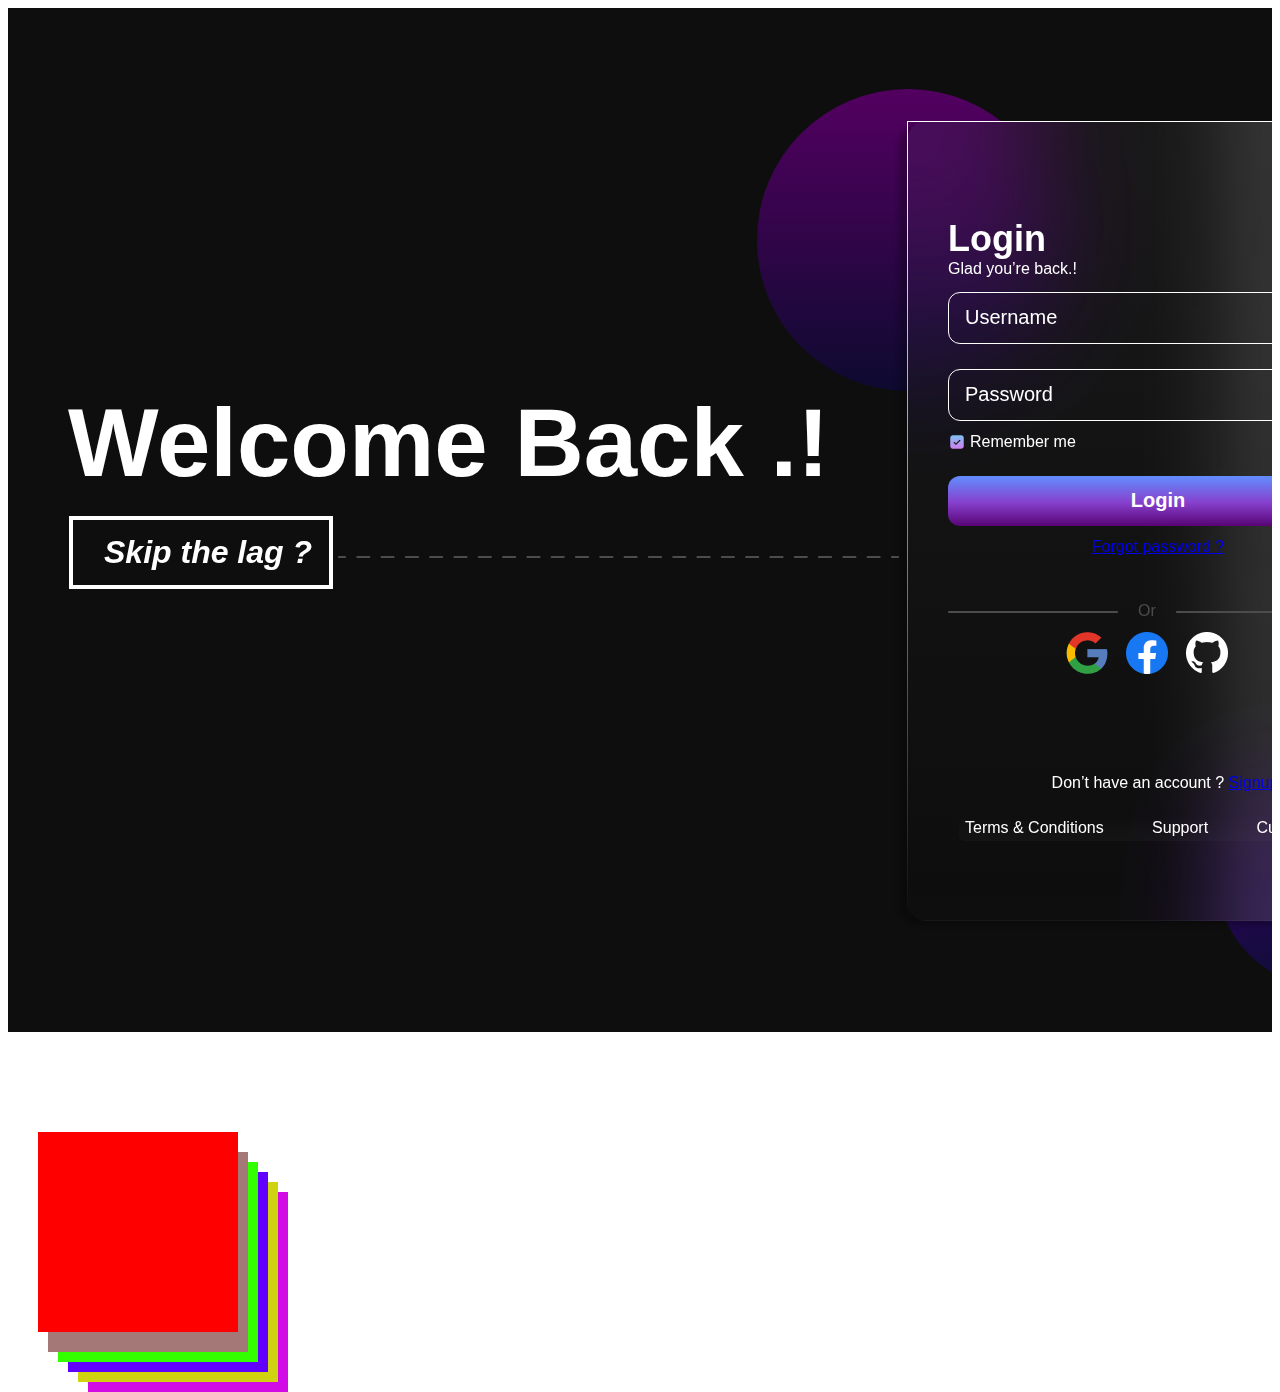
==== index.html @ 1da5be1a "Add files via upload" ====
<!DOCTYPE html>
<html>
    <head>
        
        <link rel="stylesheet" href="css/style.css" />
    </head>
    <body>
        <div class="login">
            <div class="overlap-wrapper">
                <div class="overlap">
                    <div class="overlap-group">
                        <div class="text-wrapper">Welcome Back .!</div>
                        <div class="frame"><div class="div">Skip the lag ?</div></div>
                        <div class="ellipse"></div>
                        <div class="ellipse-2"></div>
                        <div class="frame-wrapper">
                            <div class="frame-2">
                                <div class="frame-3">
                                    <div class="upper-section">
                                        <div class="login-text">
                                            <div class="text-wrapper-2">Login</div>
                                            <div class="text-wrapper-3">Glad you’re back.!</div>
                                        </div>
                                        <div class="credentials">
                                            <div class="username"><div class="text-wrapper-4">Username</div></div>
                                            <div class="password-rem">
                                                <div class="password">
                                                    <div class="text-wrapper-4">Password</div>
                                                    <img class="img" src="img/closed eye.png" />
                                                </div>
                                                <div class="remember">
                                                    <img class="img" src="img/fluent_checkbox-checked-16-filled.png" />
                                                    <div class="text-wrapper-5">Remember me</div>
                                                </div>
                                            </div>
                                            <div class="login-bt-fp">
                                                <div class="div-wrapper"><div class="text-wrapper-6">Login</div></div>
                                                <div class="text-wrapper-3"><a href="forget.html"> Forgot password ?</a></div>
                                            </div>
                                        </div>
                                    </div>
                                    <div class="other-logins">
                                        <div class="or">
                                            <img class="line" src="img/Line 1.png" />
                                            <div class="text-wrapper-7">Or</div>
                                            <img class="line" src="img/Line 2.png" />
                                        </div>
                                        <div class="frame-4">
                                            <img class="img-2" src="img/devicon_google.png" />
                                            <img class="img-2" src="img/logos_facebook.png" />
                                            <img class="img-2" src="img/bi_github.png" />
                                        </div>
                                    </div>
                                </div>
                                <div class="frame-5">
                                    <p class="text-wrapper-5">Don’t have an account ? <a href="signup.html">Signup</a></p>
                                    <div class="customer-care">
                                        <div class="frame-6"><div class="text-wrapper-8">Terms &amp; Conditions</div></div>
                                        <div class="frame-6"><div class="text-wrapper-8">Support</div></div>
                                        <div class="frame-6"><div class="text-wrapper-8">Customer Care</div></div>
                                    </div>
                                </div>
                            </div>
                        </div>
                    </div>
                    <img class="line-2" src="img/Line 3.png" />
                </div>
            </div>
        </div>




        <section id="test">
            <div class="row">
                <div class="col_one"></div>
                <div class="col_two"></div>
                <div class="col_three"></div>
                <div class="col_four"></div>
                <div class="col_five"></div>
                <div class="col_six"></div>
            </div>
        </section>
    </body>
</html>
---- css/style.css ----
.login {
    background-color: #0e0e0e;
    display: flex;
    flex-direction: row;
    justify-content: center;
    width: 100%;
}

.login .overlap-wrapper {
    background-color: #0e0e0e;
    overflow: hidden;
    width: 1440px;
    height: 1024px;
}

.login .overlap {
    position: relative;
    top: 81px;
    left: 60px;
    width: 1408px;
    height: 937px;
}

.login .overlap-group {
    position: absolute;
    top: 0;
    left: 0;
    width: 1408px;
    height: 937px;
}

.login .text-wrapper {
    position: absolute;
    top: 299px;
    left: 0;
    font-family: "Noto Sans-SemiBold", Helvetica;
    font-weight: 600;
    color: #ffffff;
    font-size: 96px;
    letter-spacing: 0;
    line-height: normal;
}

.login .frame {
    display: inline-flex;
    align-items: flex-start;
    gap: 10px;
    padding: 14px 24px;
    position: absolute;
    top: 427px;
    left: 1px;
    border: 4px solid;
    border-color: #ffffff;
}

.login .div {
    position: relative;
    width: fit-content;
    font-family: "Noto Sans-DisplaySemiBold Italic", Helvetica;
    font-weight: 600;
    font-style: italic;
    color: #ffffff;
    font-size: 32px;
    letter-spacing: 0;
    line-height: normal;
    left: 7px;
}

.login .ellipse {
    position: absolute;
    width: 302px;
    height: 302px;
    top: 0;
    left: 689px;
    border-radius: 151px;
    background: linear-gradient(180deg, rgb(83.15, 0, 96.69) 0%, rgb(13.17, 10.16, 47.81) 100%);
}

.login .ellipse-2 {
    position: absolute;
    width: 220px;
    height: 220px;
    top: 678px;
    left: 1149px;
    border-radius: 110px;
    transform: rotate(-28.5deg);
    background: linear-gradient(180deg, rgb(48.34, 0, 96.69) 0%, rgb(10.16, 16.18, 47.81) 100%);
}

.login .frame-wrapper {
    position: absolute;
    width: 482px;
    height: 798px;
    top: 32px;
    left: 839px;
    border-radius: 20px;
    overflow: hidden;
    border: 1px solid;
    border-color: transparent;
    box-shadow: -8px 4px 5px #0000003d;
    backdrop-filter: blur(53px) brightness(100%);
    -webkit-backdrop-filter: blur(53px) brightness(100%);
    border-image: linear-gradient(to bottom, rgb(255, 255, 255), rgba(0, 0, 0, 0)) 1;
    background: linear-gradient(180deg, rgba(191.25, 191.25, 191.25, 0.06) 0%, rgba(0, 0, 0, 0) 100%);
}

.login .frame-2 {
    display: inline-flex;
    flex-direction: column;
    align-items: center;
    gap: 101px;
    position: relative;
    top: 97px;
    left: 40px;
}

.login .frame-3 {
    display: inline-flex;
    flex-direction: column;
    align-items: flex-start;
    gap: 47px;
    position: relative;
    flex: 0 0 auto;
}

.login .upper-section {
    display: inline-flex;
    flex-direction: column;
    align-items: flex-start;
    gap: 14px;
    position: relative;
    flex: 0 0 auto;
}

.login .login-text {
    display: inline-flex;
    flex-direction: column;
    align-items: flex-start;
    position: relative;
    flex: 0 0 auto;
}

.login .text-wrapper-2 {
    position: relative;
    width: fit-content;
    margin-top: -1px;
    font-family: "Noto Sans-SemiBold", Helvetica;
    font-weight: 600;
    color: #ffffff;
    font-size: 36px;
    letter-spacing: 0;
    line-height: normal;
}

.login .text-wrapper-3 {
    position: relative;
    width: fit-content;
    font-family: "Noto Sans-Medium", Helvetica;
    font-weight: 500;
    color: #ffffff;
    font-size: 16px;
    letter-spacing: 0;
    line-height: normal;
}

.login .credentials {
    display: inline-flex;
    flex-direction: column;
    align-items: flex-start;
    gap: 25px;
    position: relative;
    flex: 0 0 auto;
}

.login .username {
    display: flex;
    width: 400px;
    align-items: center;
    gap: 10px;
    padding: 14px 16px;
    position: relative;
    flex: 0 0 auto;
    border-radius: 12px;
    border: 1px solid;
    border-color: #ffffff;
}

.login .text-wrapper-4 {
    position: relative;
    width: fit-content;
    margin-top: -1px;
    font-family: "Noto Sans-Regular", Helvetica;
    font-weight: 400;
    color: #ffffff;
    font-size: 20px;
    letter-spacing: 0;
    line-height: normal;
}

.login .password-rem {
    display: inline-flex;
    flex-direction: column;
    align-items: flex-start;
    gap: 12px;
    position: relative;
    flex: 0 0 auto;
}

.login .password {
    display: flex;
    width: 400px;
    align-items: center;
    justify-content: space-between;
    padding: 14px 16px;
    position: relative;
    flex: 0 0 auto;
    border-radius: 12px;
    border: 1px solid;
    border-color: #ffffff;
}

.login .img {
    position: relative;
    width: 18px;
    height: 18px;
}

.login .remember {
    display: inline-flex;
    align-items: center;
    gap: 4px;
    position: relative;
    flex: 0 0 auto;
}

.login .text-wrapper-5 {
    position: relative;
    width: fit-content;
    margin-top: -1px;
    font-family: "Noto Sans-Medium", Helvetica;
    font-weight: 500;
    color: #ffffff;
    font-size: 16px;
    letter-spacing: 0;
    line-height: normal;
}

.login .login-bt-fp {
    display: inline-flex;
    flex-direction: column;
    align-items: center;
    justify-content: center;
    gap: 12px;
    position: relative;
    flex: 0 0 auto;
}

.login .div-wrapper {
    display: flex;
    width: 400px;
    align-items: center;
    justify-content: center;
    gap: 10px;
    padding: 14px 10px;
    position: relative;
    flex: 0 0 auto;
    border-radius: 12px;
    background: linear-gradient(
        180deg,
        rgb(97.75, 141.78, 255) 0%,
        rgb(134.57, 64.08, 205.06) 53.12%,
        rgb(87.5, 3.9, 116.88) 100%
    );
}

.login .text-wrapper-6 {
    position: relative;
    width: fit-content;
    margin-top: -1px;
    font-family: "Noto Sans-SemiBold", Helvetica;
    font-weight: 600;
    color: #ffffff;
    font-size: 20px;
    letter-spacing: 0;
    line-height: normal;
}

.login .other-logins {
    display: inline-flex;
    flex-direction: column;
    align-items: center;
    gap: 12px;
    position: relative;
    flex: 0 0 auto;
}

.login .or {
    display: inline-flex;
    align-items: center;
    gap: 20px;
    position: relative;
    flex: 0 0 auto;
}

.login .line {
    position: relative;
    width: 170px;
    height: 2px;
}

.login .text-wrapper-7 {
    position: relative;
    width: fit-content;
    margin-top: -1px;
    font-family: "Noto Sans-Medium", Helvetica;
    font-weight: 500;
    color: #4c4c4c;
    font-size: 16px;
    letter-spacing: 0;
    line-height: normal;
}

.login .frame-4 {
    display: inline-flex;
    align-items: center;
    justify-content: center;
    gap: 18px;
    position: relative;
    flex: 0 0 auto;
}

.login .img-2 {
    position: relative;
    width: 42px;
    height: 42px;
}

.login .frame-5 {
    display: inline-flex;
    flex-direction: column;
    align-items: center;
    gap: 8px;
    position: relative;
    flex: 0 0 auto;
}

.login .customer-care {
    display: flex;
    width: 400px;
    align-items: center;
    justify-content: space-between;
    padding: 4px 6px;
    position: relative;
    flex: 0 0 auto;
    border-radius: 6px;
    background: linear-gradient(180deg, rgba(97.75, 97.75, 97.75, 0) 0%, rgba(97.75, 97.75, 97.75, 0.07) 100%);
}

.login .frame-6 {
    display: inline-flex;
    align-items: flex-start;
    gap: 10px;
    position: relative;
    flex: 0 0 auto;
}

.login .text-wrapper-8 {
    position: relative;
    width: fit-content;
    margin-top: -1px;
    font-family: "Noto Sans-Regular", Helvetica;
    font-weight: 400;
    color: #ffffff;
    font-size: 16px;
    letter-spacing: 0;
    line-height: normal;
}

.login .line-2 {
    position: absolute;
    width: 561px;
    height: 2px;
    top: 467px;
    left: 270px;
}


#test{
     padding-top: 100px;
     padding-bottom: 100px;
}
#test .row  {
    display: flex;
    justify-content: space-between;
    position: relative;
}
#test .row .col_one{
     background: red;
     height: 200px;
     width: 200px;
     position: absolute;
     top: 0;
     left: 30px;
     z-index: -1;
}
#test .row .col_two{
     background: rgb(165, 120, 120);
     height: 200px;
     width: 200px;
     position: absolute;
     top: 20px;
     left: 40px;
     z-index: -2;
}
#test .row .col_three{
     background: rgb(51, 255, 0);
     height: 200px;
     width: 200px;
     position: absolute;
     top: 30px;
     left: 50px;
     z-index: -3;
}
#test .row .col_four{
     background: rgb(98, 0, 255);
     height: 200px;
     width: 200px;
     position: absolute;
     top: 40px;
     left: 60px;
     z-index: -4;
}
#test .row .col_five{
     background: rgb(208, 211, 15);
     height: 200px;
     width: 200px;
     position: absolute;
     top: 50px;
     left: 70px;
     z-index: -5;
}
#test .row .col_six{
     background: rgb(210, 12, 228);
     height: 200px;
     width: 200px;
     position: absolute;
     top: 60px;
     left: 80px;
     z-index: -6;
}
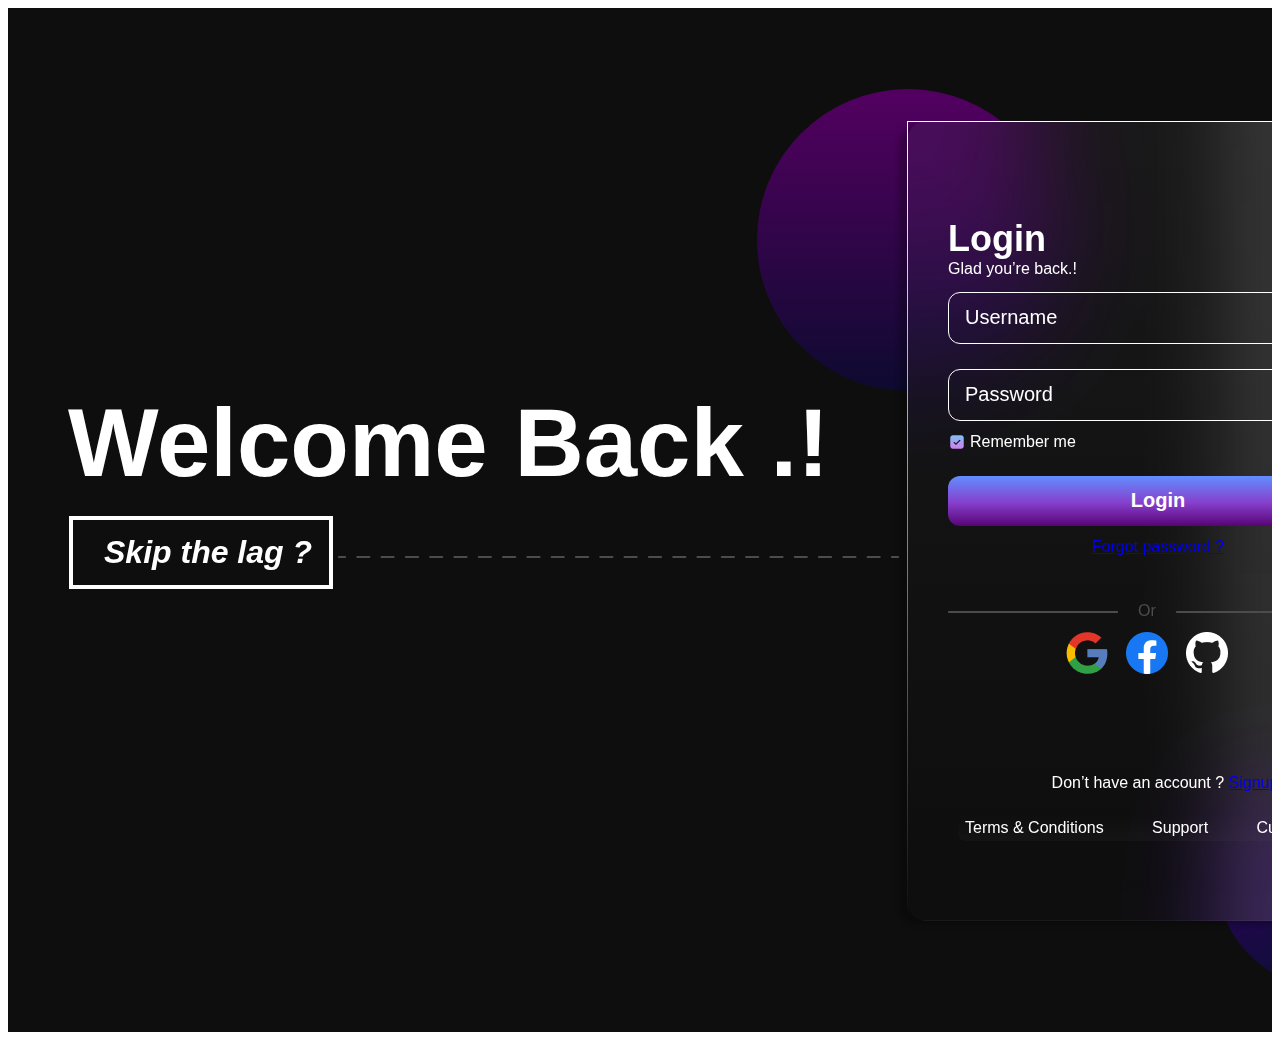
==== commit 26bd987b: "Update index.html" ====
--- a/index.html
+++ b/index.html
@@ -66,20 +66,7 @@
                     <img class="line-2" src="img/Line 3.png" />
                 </div>
             </div>
-        </div>
-
-
-
-
-        <section id="test">
-            <div class="row">
-                <div class="col_one"></div>
-                <div class="col_two"></div>
-                <div class="col_three"></div>
-                <div class="col_four"></div>
-                <div class="col_five"></div>
-                <div class="col_six"></div>
-            </div>
+       
         </section>
     </body>
 </html>
